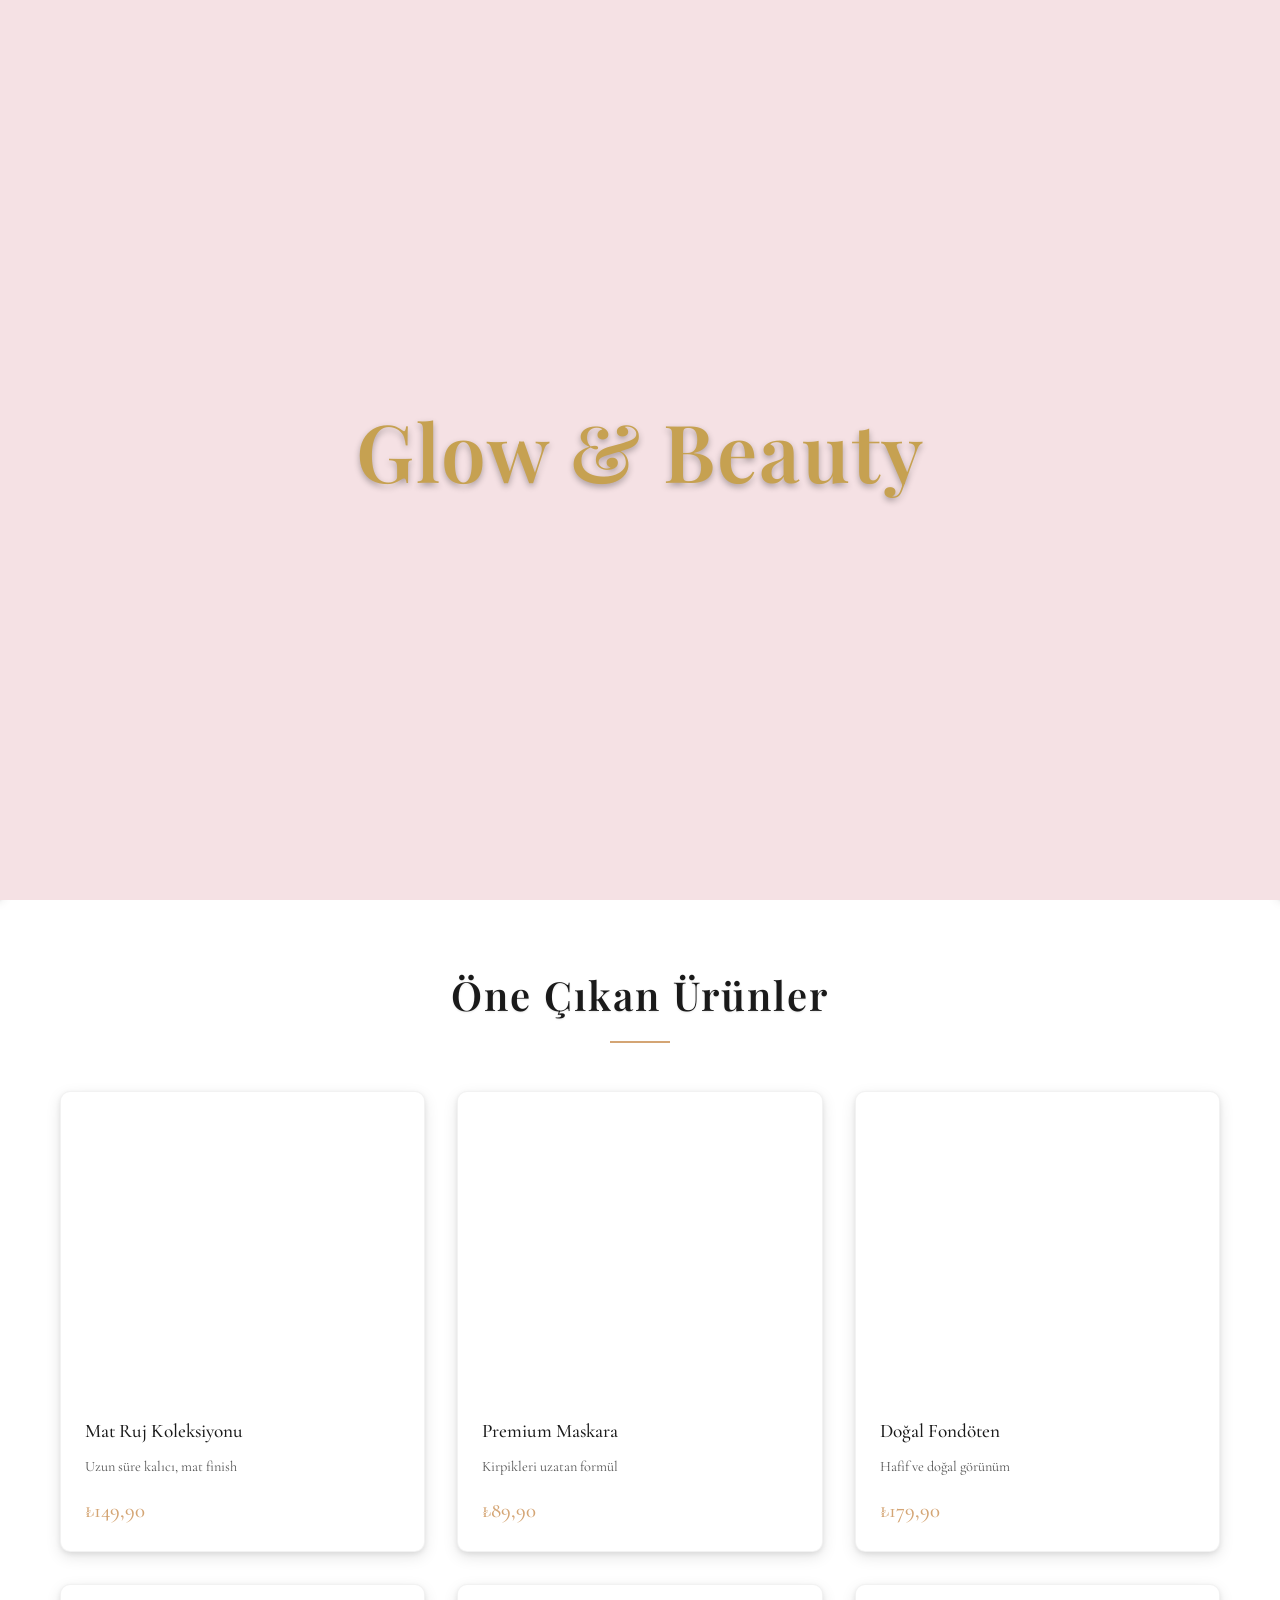
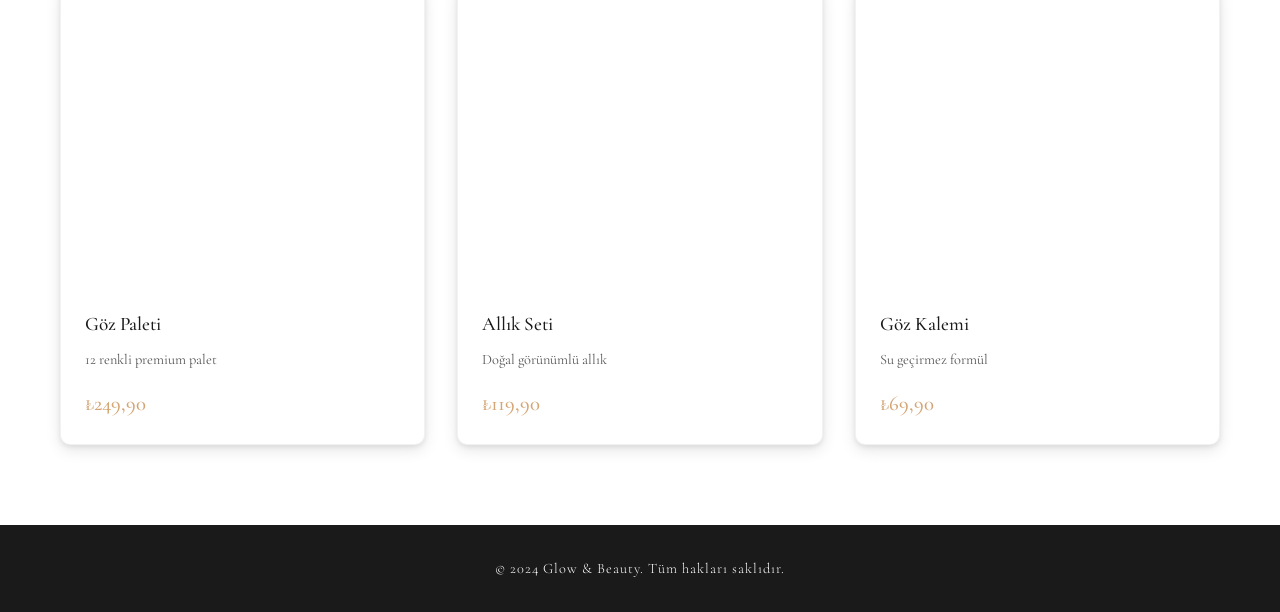
==== index.html @ cb0e89e7 "Add files via upload" ====
<!DOCTYPE html>
<html lang="tr">
<head>
    <meta charset="UTF-8">
    <meta name="viewport" content="width=device-width, initial-scale=1.0">
    <title>Glow & Beauty - Makyaj Malzemeleri</title>
    <link rel="preconnect" href="https://fonts.googleapis.com">
    <link rel="preconnect" href="https://fonts.gstatic.com" crossorigin>
    <link href="https://fonts.googleapis.com/css2?family=Playfair+Display:wght@400;500;600;700&family=Cormorant+Garamond:wght@400;500;600&display=swap" rel="stylesheet">
    <link rel="stylesheet" href="style.css">
</head>
<body>
    <!-- Splash Screen -->
    <div class="splash-screen" id="splashScreen">
        <div class="splash-logo">Glow & Beauty</div>
        <!-- Glitter Effect on Splash -->
        <div class="glitter-container" id="splashGlitterContainer"></div>
    </div>

    <!-- Glitter Effect on Main Page -->
    <div class="glitter-container" id="glitterContainer"></div>

    <!-- Hamburger Menu -->
    <button class="hamburger-menu" id="hamburgerMenu">
        <span></span>
        <span></span>
        <span></span>
    </button>

    <!-- Sidebar Menu -->
    <div class="sidebar-menu" id="sidebarMenu">
        <div class="sidebar-header">
            <h2>Glow & Beauty</h2>
            <button class="close-menu" id="closeMenu">&times;</button>
        </div>
        <nav class="sidebar-nav">
            <a href="index.html" data-tr="Anasayfa" data-en="Home">Anasayfa</a>
            <a href="kategoriler.html" data-tr="Kategoriler" data-en="Categories">Kategoriler</a>
            <a href="hakkimizda.html" data-tr="Hakkımızda" data-en="About">Hakkımızda</a>
            <a href="iletisim.html" data-tr="İletişim" data-en="Contact">İletişim</a>
        </nav>
    </div>

    <!-- Header -->
    <header class="header">
        <nav class="navbar">
            <div class="container">
                <div class="logo">
                    <a href="index.html">
                        <h1>Glow & Beauty</h1>
                    </a>
                </div>
                <div class="nav-right">
                    <div class="language-selector">
                        <button class="lang-icon-btn" id="langIcon">🌐</button>
                        <div class="lang-dropdown" id="langDropdown">
                            <button class="lang-option active" data-lang="tr">TR</button>
                            <button class="lang-option" data-lang="en">EN</button>
                        </div>
                    </div>
                    <div class="cart-icon-wrapper">
                        <button class="cart-icon" id="cartIcon">
                            <span class="cart-count" id="cartCount">0</span>
                        </button>
                    </div>
                    <div class="profile-wrapper">
                        <button class="membership-icon" id="profileIcon">👩</button>
                        <div class="profile-dropdown" id="profileDropdown">
                            <div id="profileMenuNotLoggedIn" style="display: none;">
                                <a href="uyelik.html" class="profile-menu-item">Giriş Yap</a>
                            </div>
                            <div id="profileMenuLoggedIn" style="display: none;">
                                <a href="#" class="profile-menu-item" onclick="showProfileModal('settings')">Profil Ayarları</a>
                                <a href="#" class="profile-menu-item" onclick="showProfileModal('contact')">İletişim</a>
                                <a href="#" class="profile-menu-item" onclick="showProfileModal('preferences')">Tercihler</a>
                                <a href="#" class="profile-menu-item" onclick="showProfileModal('shipping')">Kargodaki Ürünler</a>
                                <a href="#" class="profile-menu-item" onclick="showProfileModal('returns')">İade Ürünler</a>
                                <a href="#" class="profile-menu-item" onclick="logout()">Çıkış Yap</a>
                            </div>
                        </div>
                    </div>
                </div>
            </div>
        </nav>
    </header>

    <!-- Cart Sidebar -->
    <div class="cart-sidebar" id="cartSidebar">
        <div class="cart-header">
            <h3 data-tr="Sepetim" data-en="My Cart">Sepetim</h3>
            <button class="close-cart" id="closeCart">&times;</button>
        </div>
        <div class="cart-items" id="cartItems">
            <div class="empty-cart" data-tr="Sepetiniz boş" data-en="Your cart is empty">Sepetiniz boş</div>
        </div>
        <div class="cart-footer">
            <div class="cart-total">
                <span data-tr="Toplam" data-en="Total">Toplam:</span>
                <span class="total-price" id="cartTotal">₺0,00</span>
            </div>
            <button class="checkout-btn" data-tr="Ödeme Yap" data-en="Checkout">Ödeme Yap</button>
        </div>
    </div>

    <!-- Hero Section -->
    <section class="hero">
        <div class="hero-content">
            <h2 class="hero-title" data-tr="Doğal Güzelliğinizi Keşfedin" data-en="Discover Your Natural Beauty">Doğal Güzelliğinizi Keşfedin</h2>
            <p class="hero-subtitle" data-tr="Glow & Beauty ile kendinizi özel hissedin" data-en="Feel special with Glow & Beauty">Glow & Beauty ile kendinizi özel hissedin</p>
            <a href="kategoriler.html" class="btn-primary" data-tr="Ürünleri Keşfet" data-en="Explore Products">Ürünleri Keşfet</a>
        </div>
    </section>

    <!-- Featured Products Section -->
    <section class="featured-products">
        <div class="container">
            <h2 class="section-title" data-tr="Öne Çıkan Ürünler" data-en="Featured Products">Öne Çıkan Ürünler</h2>
            <div class="product-grid">
                <div class="product-card">
                    <div class="product-image" style="background-image: url('https://picsum.photos/400/400?random=101'); background-size: cover; background-position: center;"></div>
                    <div class="product-info">
                        <h3 data-tr="Mat Ruj Koleksiyonu" data-en="Matte Lipstick Collection">Mat Ruj Koleksiyonu</h3>
                        <p class="product-desc" data-tr="Uzun süre kalıcı, mat finish" data-en="Long-lasting, matte finish">Uzun süre kalıcı, mat finish</p>
                        <span class="product-price">₺149,90</span>
                    </div>
                </div>
                <div class="product-card">
                    <div class="product-image" style="background-image: url('https://picsum.photos/400/400?random=102'); background-size: cover; background-position: center;"></div>
                    <div class="product-info">
                        <h3 data-tr="Premium Maskara" data-en="Premium Mascara">Premium Maskara</h3>
                        <p class="product-desc" data-tr="Kirpikleri uzatan formül" data-en="Lash-lengthening formula">Kirpikleri uzatan formül</p>
                        <span class="product-price">₺89,90</span>
                    </div>
                </div>
                <div class="product-card">
                    <div class="product-image" style="background-image: url('https://picsum.photos/400/400?random=103'); background-size: cover; background-position: center;"></div>
                    <div class="product-info">
                        <h3 data-tr="Doğal Fondöten" data-en="Natural Foundation">Doğal Fondöten</h3>
                        <p class="product-desc" data-tr="Hafif ve doğal görünüm" data-en="Light and natural look">Hafif ve doğal görünüm</p>
                        <span class="product-price">₺179,90</span>
                    </div>
                </div>
                <div class="product-card">
                    <div class="product-image" style="background-image: url('https://picsum.photos/400/400?random=104'); background-size: cover; background-position: center;"></div>
                    <div class="product-info">
                        <h3 data-tr="Göz Paleti" data-en="Eye Palette">Göz Paleti</h3>
                        <p class="product-desc" data-tr="12 renkli premium palet" data-en="12-color premium palette">12 renkli premium palet</p>
                        <span class="product-price">₺249,90</span>
                    </div>
                </div>
                <div class="product-card">
                    <div class="product-image" style="background-image: url('https://picsum.photos/400/400?random=105'); background-size: cover; background-position: center;"></div>
                    <div class="product-info">
                        <h3 data-tr="Allık Seti" data-en="Blush Set">Allık Seti</h3>
                        <p class="product-desc" data-tr="Doğal görünümlü allık" data-en="Natural-looking blush">Doğal görünümlü allık</p>
                        <span class="product-price">₺119,90</span>
                    </div>
                </div>
                <div class="product-card">
                    <div class="product-image" style="background-image: url('https://picsum.photos/400/400?random=106'); background-size: cover; background-position: center;"></div>
                    <div class="product-info">
                        <h3 data-tr="Göz Kalemi" data-en="Eyeliner">Göz Kalemi</h3>
                        <p class="product-desc" data-tr="Su geçirmez formül" data-en="Waterproof formula">Su geçirmez formül</p>
                        <span class="product-price">₺69,90</span>
                    </div>
                </div>
            </div>
        </div>
    </section>

    <!-- Footer -->
    <footer class="footer">
        <div class="container">
            <p data-tr="&copy; 2024 Glow & Beauty. Tüm hakları saklıdır." data-en="&copy; 2024 Glow & Beauty. All rights reserved.">&copy; 2024 Glow & Beauty. Tüm hakları saklıdır.</p>
        </div>
    </footer>

    <!-- Profile Modal -->
    <div class="profile-modal" id="profileModal">
        <div class="profile-modal-content">
            <div class="profile-modal-header">
                <h2 id="profileModalTitle">Profil</h2>
                <button class="profile-modal-close" onclick="closeProfileModal()">&times;</button>
            </div>
            <div class="profile-modal-body" id="profileModalBody">
                <!-- Content will be loaded here -->
            </div>
        </div>
    </div>

    <script src="script.js"></script>
    <script src="cart.js"></script>
    <script src="profile.js"></script>
</body>
</html>
---- style.css ----
* {
    margin: 0;
    padding: 0;
    box-sizing: border-box;
}

:root {
    --primary-color: #d4a574;
    --secondary-color: #f5e1e4;
    --accent-color: #c9a882;
    --text-dark: #1a1a1a;
    --text-light: #555;
    --white: #ffffff;
    --rose: #f5e1e4;
    --gold: #d4a574;
    --bg-color: #f5e1e4;
    --black: #000000;
    --dark-gray: #1a1a1a;
    --medium-gray: #333333;
}

body {
    font-family: 'Cormorant Garamond', serif;
    line-height: 1.6;
    color: var(--text-dark);
    overflow-x: hidden;
    background-color: var(--bg-color);
    position: relative;
}

/* Glitter Effect */
.glitter-container {
    position: fixed;
    top: 0;
    left: 0;
    width: 100%;
    height: 100%;
    pointer-events: none;
    z-index: 1;
    overflow: hidden;
}

.glitter {
    position: absolute;
    width: 3px;
    height: 3px;
    background: rgba(255, 255, 255, 0.6);
    border-radius: 50%;
    box-shadow: 
        0 0 4px rgba(255, 255, 255, 0.5),
        0 0 8px rgba(255, 255, 255, 0.3),
        0 0 12px rgba(255, 255, 255, 0.2);
    animation: glitter-float 8s infinite ease-in-out;
    opacity: 0;
}

.glitter:nth-child(1) { left: 10%; animation-delay: 0s; animation-duration: 6s; }
.glitter:nth-child(2) { left: 20%; animation-delay: 1s; animation-duration: 7s; }
.glitter:nth-child(3) { left: 30%; animation-delay: 2s; animation-duration: 8s; }
.glitter:nth-child(4) { left: 40%; animation-delay: 0.5s; animation-duration: 6.5s; }
.glitter:nth-child(5) { left: 50%; animation-delay: 1.5s; animation-duration: 7.5s; }
.glitter:nth-child(6) { left: 60%; animation-delay: 2.5s; animation-duration: 8.5s; }
.glitter:nth-child(7) { left: 70%; animation-delay: 0.8s; animation-duration: 6.8s; }
.glitter:nth-child(8) { left: 80%; animation-delay: 1.8s; animation-duration: 7.8s; }
.glitter:nth-child(9) { left: 90%; animation-delay: 2.8s; animation-duration: 8.8s; }
.glitter:nth-child(10) { left: 15%; animation-delay: 0.3s; animation-duration: 6.3s; }
.glitter:nth-child(11) { left: 25%; animation-delay: 1.3s; animation-duration: 7.3s; }
.glitter:nth-child(12) { left: 35%; animation-delay: 2.3s; animation-duration: 8.3s; }
.glitter:nth-child(13) { left: 45%; animation-delay: 0.7s; animation-duration: 6.7s; }
.glitter:nth-child(14) { left: 55%; animation-delay: 1.7s; animation-duration: 7.7s; }
.glitter:nth-child(15) { left: 65%; animation-delay: 2.7s; animation-duration: 8.7s; }
.glitter:nth-child(16) { left: 75%; animation-delay: 0.9s; animation-duration: 6.9s; }
.glitter:nth-child(17) { left: 85%; animation-delay: 1.9s; animation-duration: 7.9s; }
.glitter:nth-child(18) { left: 95%; animation-delay: 2.9s; animation-duration: 8.9s; }

@keyframes glitter-float {
    0% {
        transform: translateY(100vh) translateX(0) scale(0);
        opacity: 0;
    }
    10% {
        opacity: 0.4;
    }
    50% {
        opacity: 0.6;
    }
    90% {
        opacity: 0.4;
    }
    100% {
        transform: translateY(-100px) translateX(20px) scale(1);
        opacity: 0;
    }
}

body > * {
    position: relative;
    z-index: 1;
}

/* Splash Screen */
.splash-screen {
    position: fixed;
    top: 0;
    left: 0;
    width: 100%;
    height: 100%;
    background: linear-gradient(135deg, var(--bg-color) 0%, var(--rose) 100%);
    display: flex;
    justify-content: center;
    align-items: center;
    z-index: 10000;
    opacity: 1;
    transition: opacity 0.5s ease-out;
}

.splash-screen .splash-logo {
    position: relative;
    z-index: 2;
}

.splash-screen.fade-out {
    opacity: 0;
    pointer-events: none;
}

.splash-logo {
    font-family: 'Playfair Display', serif;
    font-size: 5rem;
    font-weight: 600;
    color: #c6a151;
    letter-spacing: 2px;
    animation: splash-fade-in 1s ease-in;
    text-align: center;
    line-height: 1.2;
    text-shadow: 0 3px 6px rgba(0, 0, 0, 0.3);
}

@keyframes splash-fade-in {
    0% {
        opacity: 0;
        transform: translateY(-20px);
    }
    100% {
        opacity: 1;
        transform: translateY(0);
    }
}

.container {
    max-width: 1200px;
    margin: 0 auto;
    padding: 0 20px;
}

/* Header */
.header {
    background: var(--black);
    box-shadow: 0 2px 10px rgba(0, 0, 0, 0.15), 0 1px 3px rgba(0, 0, 0, 0.1);
    border-bottom: 1px solid rgba(255, 255, 255, 0.1);
    position: sticky;
    top: 0;
    z-index: 1000;
}

.navbar {
    padding: 1rem 0;
}

.navbar .container {
    display: flex;
    justify-content: space-between;
    align-items: center;
    position: relative;
}

.logo {
    position: absolute;
    left: 50%;
    transform: translateX(-50%);
    z-index: 10;
}

.logo a {
    text-decoration: none;
}

.nav-right {
    display: flex;
    align-items: center;
    gap: 2rem;
    margin-left: auto;
}

.language-selector {
    position: relative;
}

.lang-icon-btn {
    background: none;
    border: none;
    font-size: 1.5rem;
    cursor: pointer;
    padding: 0.5rem;
    transition: transform 0.3s ease;
    display: flex;
    align-items: center;
    justify-content: center;
    width: 40px;
    height: 40px;
}

.lang-icon-btn:hover {
    transform: scale(1.1);
}

.lang-dropdown {
    position: absolute;
    top: 100%;
    right: 0;
    margin-top: 0.5rem;
    background: var(--black);
    border-radius: 8px;
    box-shadow: 0 4px 15px rgba(0, 0, 0, 0.1);
    display: none;
    flex-direction: column;
    min-width: 80px;
    overflow: hidden;
    z-index: 1001;
}

.lang-dropdown.active {
    display: flex;
}

.lang-option {
    padding: 0.5rem 1rem;
    background: none;
    border: none;
    cursor: pointer;
    text-align: left;
    transition: background 0.3s ease;
    color: var(--white);
    font-size: 0.9rem;
}

.lang-option:hover {
    background: rgba(255, 255, 255, 0.1);
}

.lang-option.active {
    background: var(--gold);
    color: var(--white);
}

.membership-icon {
    background: none;
    border: none;
    font-size: 1.5rem;
    cursor: pointer;
    padding: 0.5rem;
    transition: transform 0.3s ease;
    display: flex;
    align-items: center;
    justify-content: center;
    width: 40px;
    height: 40px;
    text-decoration: none;
}

.membership-icon:hover {
    transform: scale(1.1);
}

.logo h1 {
    font-family: 'Playfair Display', serif;
    font-size: 2rem;
    font-weight: 600;
    letter-spacing: 1px;
    color: #c6a151;
    text-shadow: 0 2px 4px rgba(0, 0, 0, 0.2);
    line-height: 1.2;
}

.nav-menu {
    display: flex;
    list-style: none;
    gap: 2rem;
}

.nav-menu a {
    text-decoration: none;
    color: var(--white);
    font-weight: 500;
    font-size: 0.95rem;
    transition: color 0.3s ease;
    position: relative;
    font-family: 'Cormorant Garamond', serif;
}

.nav-menu a::after {
    content: '';
    position: absolute;
    bottom: -5px;
    left: 0;
    width: 0;
    height: 1px;
    background: var(--gold);
    transition: width 0.3s ease;
}

.nav-menu a:hover {
    color: var(--gold);
}

.nav-menu a:hover::after {
    width: 100%;
}

/* Hero Section */
.hero {
    height: 90vh;
    background: 
        linear-gradient(180deg, #f5e1e4 0%, #f0d4d8 25%, #e8c8cc 50%, #e0bcc0 75%, #d8b0b4 100%);
    display: flex;
    align-items: center;
    justify-content: center;
    text-align: center;
    position: relative;
    overflow: hidden;
}

.hero::after {
    content: '';
    position: absolute;
    bottom: 0;
    left: 0;
    width: 100%;
    height: 100%;
    background-image: 
        url('data:image/svg+xml,<svg xmlns="http://www.w3.org/2000/svg" viewBox="0 0 1200 800"><defs><linearGradient id="mountain1" x1="0%" y1="0%" x2="0%" y2="100%"><stop offset="0%" style="stop-color:%23d4a574;stop-opacity:0.3" /><stop offset="100%" style="stop-color:%23c6a151;stop-opacity:0.2" /></linearGradient><linearGradient id="mountain2" x1="0%" y1="0%" x2="0%" y2="100%"><stop offset="0%" style="stop-color:%23c6a151;stop-opacity:0.25" /><stop offset="100%" style="stop-color:%23b89447;stop-opacity:0.15" /></linearGradient></defs><path d="M0,800 L0,600 Q150,550 300,580 T600,560 T900,550 T1200,540 L1200,800 Z" fill="url(%23mountain1)"/><path d="M0,800 L0,620 Q200,570 400,600 T800,580 T1200,570 L1200,800 Z" fill="url(%23mountain2)"/><path d="M0,800 L0,640 Q250,590 500,620 T1000,600 T1200,590 L1200,800 Z" fill="rgba(198,161,81,0.1)"/></svg>');
    background-size: cover;
    background-position: bottom center;
    background-repeat: no-repeat;
    pointer-events: none;
    z-index: 0;
    opacity: 0.6;
}

@keyframes sparkle {
    0%, 100% {
        opacity: 0.6;
        transform: scale(1);
    }
    50% {
        opacity: 0.9;
        transform: scale(1.05);
    }
}

/* Geometric decorative element - sphere/cage structure */
.hero::before {
    content: '';
    position: absolute;
    bottom: 15%;
    left: 50%;
    transform: translateX(-50%);
    width: 200px;
    height: 200px;
    background-image: 
        url('data:image/svg+xml,<svg xmlns="http://www.w3.org/2000/svg" viewBox="0 0 200 200"><circle cx="100" cy="100" r="80" fill="none" stroke="%23c6a151" stroke-width="1.5" opacity="0.3"/><circle cx="100" cy="100" r="60" fill="none" stroke="%23c6a151" stroke-width="1.5" opacity="0.25"/><circle cx="100" cy="100" r="40" fill="none" stroke="%23c6a151" stroke-width="1.5" opacity="0.2"/><line x1="100" y1="20" x2="100" y2="180" stroke="%23c6a151" stroke-width="1" opacity="0.25"/><line x1="20" y1="100" x2="180" y2="100" stroke="%23c6a151" stroke-width="1" opacity="0.25"/><line x1="35" y1="35" x2="165" y2="165" stroke="%23c6a151" stroke-width="1" opacity="0.25"/><line x1="165" y1="35" x2="35" y2="165" stroke="%23c6a151" stroke-width="1" opacity="0.25"/><ellipse cx="100" cy="100" rx="30" ry="50" fill="rgba(198,161,81,0.15)"/><ellipse cx="100" cy="100" rx="50" ry="30" fill="rgba(198,161,81,0.12)"/></svg>');
    background-size: contain;
    background-position: center;
    background-repeat: no-repeat;
    pointer-events: none;
    z-index: 1;
    animation: float 20s infinite ease-in-out;
    opacity: 0.7;
}

@keyframes float {
    0%, 100% { transform: translate(0, 0) rotate(0deg); }
    50% { transform: translate(-30px, -30px) rotate(180deg); }
}

.hero-content {
    position: relative;
    z-index: 2;
    max-width: 600px;
    padding: 0 20px;
}

.hero-title {
    font-family: 'Playfair Display', serif;
    font-size: 3.5rem;
    font-weight: 600;
    margin-bottom: 1rem;
    color: var(--text-dark);
    letter-spacing: 1px;
}

.hero-subtitle {
    font-size: 1.2rem;
    color: var(--text-light);
    margin-bottom: 2rem;
    font-weight: 300;
}

.btn-primary {
    display: inline-block;
    padding: 12px 40px;
    background: #c6a151;
    color: var(--white);
    text-decoration: none;
    border-radius: 30px;
    font-weight: 500;
    font-family: 'Cormorant Garamond', serif;
    font-size: 1.1rem;
    transition: all 0.3s ease;
    letter-spacing: 1px;
    box-shadow: 0 3px 10px rgba(198, 161, 81, 0.3);
}

.btn-primary:hover {
    background: #b89447;
    transform: translateY(-2px);
    box-shadow: 0 5px 15px rgba(198, 161, 81, 0.4);
}

/* Section Title */
.section-title {
    font-family: 'Playfair Display', serif;
    font-size: 2.5rem;
    font-weight: 600;
    text-align: center;
    margin-bottom: 3rem;
    color: var(--text-dark);
    letter-spacing: 2px;
    position: relative;
    padding-bottom: 1rem;
    text-shadow: 0 1px 2px rgba(0, 0, 0, 0.1);
}

.section-title::after {
    content: '';
    position: absolute;
    bottom: 0;
    left: 50%;
    transform: translateX(-50%);
    width: 60px;
    height: 2px;
    background: var(--gold);
}

/* Categories Section */
.categories {
    padding: 80px 0;
    background: var(--white);
}

.category-section {
    margin-bottom: 60px;
}

.category-section-title {
    font-family: 'Playfair Display', serif;
    font-size: 2rem;
    font-weight: 600;
    margin-bottom: 2rem;
    color: var(--text-dark);
    text-align: center;
    letter-spacing: 2px;
    padding-bottom: 1rem;
    border-bottom: 2px solid var(--gold);
    display: inline-block;
    width: 100%;
}

.category-product-grid {
    display: grid;
    grid-template-columns: repeat(auto-fill, minmax(200px, 1fr));
    gap: 1.5rem;
    margin-top: 2rem;
}

.category-product-card {
    background: var(--white);
    border-radius: 8px;
    overflow: hidden;
    transition: all 0.3s ease;
    box-shadow: 0 3px 10px rgba(0, 0, 0, 0.1), 0 1px 3px rgba(0, 0, 0, 0.08);
    border: 1px solid rgba(0, 0, 0, 0.05);
    cursor: pointer;
}

.category-product-card:hover {
    transform: translateY(-5px);
    box-shadow: 0 8px 25px rgba(0, 0, 0, 0.2), 0 3px 8px rgba(0, 0, 0, 0.15);
    border-color: rgba(0, 0, 0, 0.1);
}

.category-product-image {
    height: 200px;
    width: 100%;
    background-size: cover;
    background-position: center;
    position: relative;
}

.category-product-card h4 {
    font-size: 0.95rem;
    font-weight: 400;
    padding: 1rem;
    color: var(--text-dark);
    text-align: center;
    margin: 0;
}

.category-product-card .price {
    display: block;
    text-align: center;
    padding: 0 1rem 1rem;
    color: var(--gold);
    font-weight: 500;
    font-size: 1.1rem;
}

/* Featured Products Section */
.featured-products {
    padding: 80px 0;
    background: var(--white);
}

.product-grid {
    display: grid;
    grid-template-columns: repeat(auto-fit, minmax(280px, 1fr));
    gap: 2rem;
    margin-top: 3rem;
}

.product-card {
    background: var(--white);
    border-radius: 10px;
    overflow: hidden;
    transition: all 0.3s ease;
    box-shadow: 0 5px 15px rgba(0, 0, 0, 0.1), 0 2px 5px rgba(0, 0, 0, 0.08);
    border: 1px solid rgba(0, 0, 0, 0.05);
}

.product-card:hover {
    transform: translateY(-5px);
    box-shadow: 0 10px 30px rgba(0, 0, 0, 0.2), 0 5px 10px rgba(0, 0, 0, 0.15);
    border-color: rgba(0, 0, 0, 0.1);
}

.product-image {
    height: 300px;
    background: linear-gradient(135deg, var(--secondary-color) 0%, var(--rose) 100%);
    position: relative;
    overflow: hidden;
    background-size: contain;
    background-position: center center;
    background-repeat: no-repeat;
    display: flex;
    align-items: center;
    justify-content: center;
}

.product-info {
    padding: 1.5rem;
}

.product-info h3 {
    font-size: 1.2rem;
    font-weight: 500;
    margin-bottom: 0.5rem;
    color: var(--text-dark);
}

.product-desc {
    color: var(--text-light);
    font-size: 0.9rem;
    margin-bottom: 1rem;
}

.product-price {
    font-size: 1.3rem;
    font-weight: 500;
    color: var(--gold);
    display: block;
}

/* About Section */
.about {
    padding: 80px 0;
    background: var(--bg-color);
}

.about-content {
    max-width: 1200px;
    margin: 0 auto;
}

.about-main {
    display: grid;
    grid-template-columns: 1fr 1fr;
    gap: 3rem;
    align-items: start;
}

.about-text-section {
    text-align: left;
}

.about-text {
    font-size: 1.1rem;
    color: var(--text-light);
    line-height: 1.8;
    margin-bottom: 1.5rem;
}

.about-text:last-of-type {
    margin-bottom: 0;
}

.features {
    display: grid;
    grid-template-columns: repeat(2, 1fr);
    gap: 1.5rem;
}

.feature {
    padding: 1.5rem;
    background: var(--white);
    border-radius: 8px;
    box-shadow: 0 3px 10px rgba(0, 0, 0, 0.1), 0 1px 3px rgba(0, 0, 0, 0.08);
    border: 1px solid rgba(0, 0, 0, 0.05);
    transition: all 0.3s ease;
}

.feature:hover {
    transform: translateY(-3px);
    box-shadow: 0 5px 15px rgba(0, 0, 0, 0.15), 0 2px 5px rgba(0, 0, 0, 0.1);
    border-color: rgba(0, 0, 0, 0.1);
}

.feature h4 {
    font-size: 1.1rem;
    font-weight: 400;
    color: var(--text-dark);
    margin-bottom: 0.5rem;
}

.feature p {
    color: var(--text-light);
    font-size: 0.9rem;
    line-height: 1.6;
}

/* Contact Section */
.contact {
    padding: 80px 0;
    background: var(--white);
}

.contact-content {
    max-width: 1200px;
    margin: 0 auto;
}

.contact-grid {
    display: grid;
    grid-template-columns: 1fr 1fr;
    gap: 3rem;
    margin-top: 3rem;
}

.contact-info {
    display: grid;
    gap: 2rem;
}

.contact-item {
    padding: 1.5rem;
    background: var(--bg-color);
    border-radius: 8px;
    border: 1px solid rgba(0, 0, 0, 0.05);
    transition: all 0.3s ease;
}

.contact-item:hover {
    transform: translateX(5px);
    box-shadow: 0 5px 15px rgba(0, 0, 0, 0.15), 0 2px 5px rgba(0, 0, 0, 0.1);
    border-color: rgba(0, 0, 0, 0.1);
}

.contact-item h4 {
    font-size: 1.2rem;
    font-weight: 400;
    color: var(--text-dark);
    margin-bottom: 0.8rem;
    letter-spacing: 1px;
}

.contact-item p {
    color: var(--text-light);
    font-size: 1rem;
    line-height: 1.8;
}

.contact-form-section {
    padding: 2rem;
    background: var(--bg-color);
    border-radius: 8px;
}

.contact-form-section h3 {
    font-size: 1.5rem;
    font-weight: 400;
    color: var(--text-dark);
    margin-bottom: 1rem;
    letter-spacing: 1px;
}

.contact-form-section > p {
    color: var(--text-light);
    font-size: 1rem;
    margin-bottom: 2rem;
    line-height: 1.6;
}

.contact-methods {
    display: grid;
    gap: 1.5rem;
}

.contact-method {
    padding: 1.5rem;
    background: var(--white);
    border-radius: 8px;
    border: 1px solid rgba(0, 0, 0, 0.05);
    transition: all 0.3s ease;
}

.contact-method:hover {
    transform: translateY(-3px);
    box-shadow: 0 5px 15px rgba(0, 0, 0, 0.15), 0 2px 5px rgba(0, 0, 0, 0.1);
    border-color: rgba(0, 0, 0, 0.1);
}

.contact-method h4 {
    font-size: 1.1rem;
    font-weight: 400;
    color: var(--text-dark);
    margin-bottom: 0.5rem;
}

.contact-method p {
    color: var(--text-light);
    font-size: 0.95rem;
    line-height: 1.6;
}

/* Footer */
.footer {
    background: var(--text-dark);
    color: var(--white);
    text-align: center;
    padding: 2rem 0;
}

.footer p {
    font-size: 0.9rem;
    font-weight: 300;
    letter-spacing: 1px;
}

/* Hamburger Menu */
.hamburger-menu {
    position: fixed;
    top: 20px;
    left: 20px;
    z-index: 1001;
    background: var(--black);
    border: none;
    width: 50px;
    height: 50px;
    border-radius: 8px;
    display: flex;
    flex-direction: column;
    justify-content: center;
    align-items: center;
    gap: 5px;
    cursor: pointer;
    box-shadow: 0 2px 10px rgba(0, 0, 0, 0.1);
    transition: all 0.3s ease;
}

.hamburger-menu:hover {
    transform: scale(1.05);
    box-shadow: 0 4px 15px rgba(0, 0, 0, 0.15);
}

.hamburger-menu span {
    width: 25px;
    height: 3px;
    background: var(--white);
    border-radius: 2px;
    transition: all 0.3s ease;
}

.hamburger-menu.active span:nth-child(1) {
    transform: rotate(45deg) translate(8px, 8px);
}

.hamburger-menu.active span:nth-child(2) {
    opacity: 0;
}

.hamburger-menu.active span:nth-child(3) {
    transform: rotate(-45deg) translate(7px, -7px);
}

/* Sidebar Menu */
.sidebar-menu {
    position: fixed;
    top: 0;
    left: -300px;
    width: 300px;
    height: 100vh;
    background: var(--black);
    box-shadow: 2px 0 10px rgba(0, 0, 0, 0.15), 1px 0 3px rgba(0, 0, 0, 0.1);
    border-right: 1px solid rgba(255, 255, 255, 0.1);
    z-index: 1000;
    transition: left 0.3s ease;
    overflow-y: auto;
}

.sidebar-menu.active {
    left: 0;
}

.sidebar-header {
    padding: 2rem;
    border-bottom: 1px solid rgba(255, 255, 255, 0.1);
    display: flex;
    justify-content: space-between;
    align-items: center;
}

.sidebar-header h2 {
    font-family: 'Playfair Display', serif;
    font-size: 1.8rem;
    font-weight: 600;
    color: #c6a151;
}

.close-menu {
    background: none;
    border: none;
    font-size: 2rem;
    color: var(--white);
    cursor: pointer;
    line-height: 1;
}

.sidebar-nav {
    padding: 1rem 0;
}

.sidebar-nav a {
    display: block;
    padding: 1rem 2rem;
    color: var(--white);
    text-decoration: none;
    transition: all 0.3s ease;
    border-left: 3px solid transparent;
}

.sidebar-nav a:hover {
    background: var(--bg-color);
    border-left-color: var(--gold);
    color: var(--gold);
}

/* Cart Icon */
.cart-icon-wrapper {
    display: flex;
    align-items: center;
    gap: 1rem;
}

.cart-icon {
    position: relative;
    background: none;
    border: none;
    font-size: 1.8rem;
    cursor: pointer;
    padding: 0.5rem;
    transition: transform 0.3s ease;
    color: var(--text-dark);
    width: 40px;
    height: 40px;
    display: flex;
    align-items: center;
    justify-content: center;
}

.cart-icon::before {
    content: '🛒';
    font-size: 1.8rem;
}

.cart-icon:hover {
    transform: scale(1.1);
}

.cart-count {
    position: absolute;
    top: 0;
    right: 0;
    background: var(--gold);
    color: var(--white);
    border-radius: 50%;
    min-width: 20px;
    height: 20px;
    display: flex;
    align-items: center;
    justify-content: center;
    font-size: 0.7rem;
    font-weight: 600;
    padding: 0 4px;
}

/* Cart Sidebar */
.cart-sidebar {
    position: fixed;
    top: 0;
    right: -400px;
    width: 400px;
    height: 100vh;
    background: var(--white);
    box-shadow: -2px 0 10px rgba(0, 0, 0, 0.15), -1px 0 3px rgba(0, 0, 0, 0.1);
    border-left: 1px solid rgba(0, 0, 0, 0.1);
    z-index: 1000;
    transition: right 0.3s ease;
    display: flex;
    flex-direction: column;
}

.cart-sidebar.active {
    right: 0;
}

.cart-header {
    padding: 2rem;
    border-bottom: 1px solid rgba(0, 0, 0, 0.1);
    display: flex;
    justify-content: space-between;
    align-items: center;
}

.cart-header h3 {
    font-size: 1.5rem;
    font-weight: 400;
    color: var(--text-dark);
}

.close-cart {
    background: none;
    border: none;
    font-size: 2rem;
    color: var(--text-dark);
    cursor: pointer;
    line-height: 1;
    transition: color 0.3s ease;
}

.close-cart:hover {
    color: var(--text-light);
}

.cart-items {
    flex: 1;
    overflow-y: auto;
    padding: 1rem;
    display: flex;
    flex-direction: column;
    gap: 0.5rem;
    min-height: 0;
}

.empty-cart {
    text-align: center;
    color: var(--text-light);
    padding: 2rem;
    font-size: 1rem;
}

.cart-item {
    display: flex;
    gap: 1rem;
    padding: 1rem;
    border: 1px solid rgba(0, 0, 0, 0.1);
    border-radius: 8px;
    background: var(--white);
    align-items: center;
}

.cart-item-image {
    width: 80px;
    height: 80px;
    min-width: 80px;
    background-size: cover;
    background-position: center;
    border-radius: 8px;
    border: 1px solid rgba(0, 0, 0, 0.1);
}

.cart-item-info {
    flex: 1;
    min-width: 0;
}

.cart-item-info h4 {
    font-size: 0.95rem;
    margin-bottom: 0.5rem;
    color: var(--text-dark);
    font-weight: 500;
    word-wrap: break-word;
}

.cart-item-info p {
    color: var(--gold);
    font-weight: 600;
    font-size: 0.9rem;
}

.cart-item-remove {
    background: none;
    border: none;
    color: var(--text-light);
    cursor: pointer;
    font-size: 1.5rem;
    line-height: 1;
    padding: 0.25rem;
    transition: color 0.3s ease;
    flex-shrink: 0;
}

.cart-item-remove:hover {
    color: var(--text-dark);
}

.cart-footer {
    padding: 1.5rem;
    border-top: 1px solid rgba(0, 0, 0, 0.1);
    background: var(--white);
}

.cart-total {
    display: flex;
    justify-content: space-between;
    margin-bottom: 1rem;
    font-size: 1.2rem;
    font-weight: 600;
    color: var(--text-dark);
}

.total-price {
    color: var(--gold);
}

.checkout-btn {
    width: 100%;
    padding: 1rem;
    background: var(--gold);
    color: var(--white);
    border: none;
    border-radius: 8px;
    font-size: 1rem;
    font-weight: 600;
    cursor: pointer;
    transition: background 0.3s ease;
}

.checkout-btn:hover {
    background: var(--accent-color);
}

/* Categories Page Styles */
.categories-page {
    padding: 40px 0 80px;
    background: var(--white);
    min-height: calc(100vh - 200px);
}

.container-full {
    max-width: 1400px;
    margin: 0 auto;
    padding: 0 20px;
}

/* Filter Bar Top */
.filter-bar-top {
    background: var(--white);
    padding: 1.5rem;
    border-radius: 8px;
    box-shadow: 0 2px 10px rgba(0, 0, 0, 0.1), 0 1px 3px rgba(0, 0, 0, 0.08);
    border: 1px solid rgba(0, 0, 0, 0.08);
    margin-bottom: 2rem;
    display: flex;
    flex-direction: column;
    gap: 1rem;
}

.filter-bar-categories,
.filter-bar-price {
    display: flex;
    align-items: center;
    gap: 1rem;
    flex-wrap: wrap;
}

.filter-label {
    font-weight: 500;
    color: var(--text-dark);
    font-size: 0.95rem;
    white-space: nowrap;
}

.filter-buttons {
    display: flex;
    flex-wrap: wrap;
    gap: 0.5rem;
}

.filter-btn {
    padding: 0.5rem 1rem;
    background: #c6a151;
    border: 1px solid transparent;
    border-radius: 20px;
    color: var(--white);
    font-size: 0.85rem;
    cursor: pointer;
    transition: all 0.3s ease;
    white-space: nowrap;
}

.filter-btn:hover {
    background: #b89447;
    color: var(--white);
    border-color: #b89447;
    transform: translateY(-2px);
}

.filter-btn.active {
    background: #b89447;
    color: var(--white);
    border-color: #b89447;
    font-weight: 500;
}

.products-content-area {
    padding: 0;
}

.products-header {
    display: flex;
    justify-content: space-between;
    align-items: center;
    margin-bottom: 2rem;
    padding-bottom: 1rem;
    border-bottom: 1px solid #e0e0e0;
}

.products-controls {
    display: flex;
    align-items: center;
    gap: 1rem;
}

.sort-select {
    padding: 0.5rem 1rem;
    border: 1px solid #e0e0e0;
    border-radius: 6px;
    background: var(--white);
    cursor: pointer;
}

.products-grid-detailed {
    display: grid;
    grid-template-columns: repeat(auto-fill, minmax(220px, 1fr));
    gap: 2rem;
}

.product-card-detailed {
    background: var(--white);
    border-radius: 10px;
    overflow: hidden;
    transition: all 0.3s ease;
    box-shadow: 0 5px 15px rgba(0, 0, 0, 0.1), 0 2px 5px rgba(0, 0, 0, 0.08);
    border: 1px solid rgba(0, 0, 0, 0.05);
    cursor: pointer;
    position: relative;
}

.product-card-detailed:hover {
    transform: translateY(-5px);
    box-shadow: 0 10px 30px rgba(0, 0, 0, 0.2), 0 5px 10px rgba(0, 0, 0, 0.15);
    border-color: rgba(0, 0, 0, 0.1);
}

.product-card-detailed:hover .product-category-badge {
    background: var(--gold);
    color: var(--white);
    transform: scale(1.05);
}

.product-card-detailed:hover .product-image {
    transform: scale(1.05);
}

.product-category-badge {
    display: inline-block;
    padding: 0.3rem 0.8rem;
    background: var(--bg-color);
    color: var(--text-dark);
    border-radius: 20px;
    font-size: 0.75rem;
    margin-bottom: 0.5rem;
    font-weight: 500;
}

.product-card-detailed .product-image {
    height: 250px;
    transition: transform 0.3s ease;
    display: flex;
    align-items: center;
    justify-content: center;
    background-size: contain;
    background-position: center center;
    background-repeat: no-repeat;
}

.product-card-detailed .product-info {
    padding: 1rem;
}

.product-card-detailed .product-info h3 {
    font-size: 1rem;
    margin-bottom: 0.5rem;
    color: var(--text-dark);
}

.product-card-detailed .product-price {
    font-size: 1.1rem;
}

.add-to-cart-btn {
    width: 100%;
    padding: 0.7rem;
    background: #c6a151;
    color: var(--white);
    border: none;
    border-radius: 6px;
    font-size: 0.9rem;
    font-weight: 500;
    cursor: pointer;
    transition: background 0.3s ease;
    margin-top: 0.5rem;
}

.add-to-cart-btn:hover {
    background: #b89447;
}

/* Auth Page */
.auth-page {
    padding: 80px 0;
    background: var(--bg-color);
    min-height: calc(100vh - 200px);
}

.auth-container {
    max-width: 500px;
    margin: 0 auto;
    background: var(--white);
    border-radius: 10px;
    box-shadow: 0 5px 15px rgba(0, 0, 0, 0.15), 0 2px 5px rgba(0, 0, 0, 0.1);
    border: 1px solid rgba(0, 0, 0, 0.08);
    overflow: hidden;
}

.auth-tabs {
    display: flex;
    border-bottom: 1px solid #e0e0e0;
}

.auth-tab {
    flex: 1;
    padding: 1rem;
    background: none;
    border: none;
    cursor: pointer;
    font-size: 1rem;
    color: var(--text-light);
    transition: all 0.3s ease;
    border-bottom: 2px solid transparent;
}

.auth-tab.active {
    color: var(--gold);
    border-bottom-color: var(--gold);
    font-weight: 500;
}

.auth-form {
    padding: 2rem;
    display: none;
}

.auth-form.active {
    display: block;
}

.auth-form h2 {
    font-size: 1.8rem;
    font-weight: 400;
    margin-bottom: 1.5rem;
    text-align: center;
    color: var(--text-dark);
}

.form-group {
    margin-bottom: 1.5rem;
}

.form-group label {
    display: block;
    margin-bottom: 0.5rem;
    color: var(--text-dark);
    font-weight: 500;
}

.form-group input {
    width: 100%;
    padding: 0.8rem;
    border: 1px solid #e0e0e0;
    border-radius: 6px;
    font-size: 1rem;
    transition: border-color 0.3s ease;
}

.form-group input:focus {
    outline: none;
    border-color: var(--gold);
}

.auth-btn {
    width: 100%;
    padding: 1rem;
    background: var(--gold);
    color: var(--white);
    border: none;
    border-radius: 6px;
    font-size: 1rem;
    font-weight: 600;
    cursor: pointer;
    transition: background 0.3s ease;
    margin-bottom: 1rem;
}

.auth-btn:hover {
    background: var(--accent-color);
}

.auth-link {
    text-align: center;
    color: var(--text-light);
    font-size: 0.9rem;
}

.auth-link a {
    color: var(--gold);
    text-decoration: none;
    font-weight: 500;
}

.auth-link a:hover {
    text-decoration: underline;
}

/* Responsive Design */
@media (max-width: 1024px) {
    .filter-bar-top {
        padding: 1rem;
    }
    
    .filter-buttons {
        gap: 0.4rem;
    }
    
    .filter-btn {
        padding: 0.4rem 0.8rem;
        font-size: 0.8rem;
    }
}

@media (max-width: 768px) {
    .logo {
        position: static;
        transform: none;
    }

    .navbar .container {
        flex-wrap: wrap;
        justify-content: space-between;
    }

    .nav-right {
        flex-direction: row;
        gap: 1rem;
        margin-left: auto;
        margin-top: 0;
    }

    .splash-logo {
        font-size: 3rem;
    }

    .nav-menu {
        display: none;
    }

    .filter-bar-top {
        padding: 1rem;
    }

    .filter-bar-categories,
    .filter-bar-price {
        flex-direction: column;
        align-items: flex-start;
    }

    .filter-label {
        margin-bottom: 0.5rem;
    }

    .filter-buttons {
        width: 100%;
    }

    .filter-btn {
        padding: 0.4rem 0.8rem;
        font-size: 0.75rem;
    }

    .cart-sidebar {
        width: 100%;
        right: -100%;
    }

    .products-grid-detailed {
        grid-template-columns: repeat(auto-fill, minmax(150px, 1fr));
    }

    .hero-title {
        font-size: 2.5rem;
    }

    .hero-subtitle {
        font-size: 1rem;
    }

    .section-title {
        font-size: 2rem;
    }

    .category-product-grid,
    .product-grid {
        grid-template-columns: repeat(auto-fill, minmax(150px, 1fr));
    }

    .about-main {
        grid-template-columns: 1fr;
    }

    .features {
        grid-template-columns: 1fr;
    }

    .contact-grid {
        grid-template-columns: 1fr;
    }
}

@media (max-width: 480px) {
    .logo h1 {
        font-size: 1.3rem;
        letter-spacing: 1px;
    }
    
    .splash-logo {
        font-size: 3rem;
    }

    .hero-title {
        font-size: 2rem;
    }

    .section-title {
        font-size: 1.8rem;
    }

    .category-product-grid {
        grid-template-columns: 1fr;
    }

    .category-section-title {
        font-size: 1.5rem;
    }

    .splash-logo {
        font-size: 2.5rem;
    }
}

/* Cart Notification */
.cart-notification {
    position: fixed;
    top: 100px;
    right: 20px;
    background: var(--white);
    padding: 1rem 1.5rem;
    border-radius: 8px;
    box-shadow: 0 4px 12px rgba(0, 0, 0, 0.15);
    z-index: 10000;
    transform: translateX(400px);
    opacity: 0;
    transition: all 0.3s ease;
    border-left: 4px solid var(--gold);
}

.cart-notification.show {
    transform: translateX(0);
    opacity: 1;
}

.cart-notification-content {
    display: flex;
    align-items: center;
    gap: 0.75rem;
    font-size: 1rem;
    color: var(--text-dark);
}

.cart-notification-content span:first-child {
    color: var(--gold);
    font-size: 1.2rem;
    font-weight: bold;
}

/* Payment Modal */
.payment-modal {
    display: none;
    position: fixed;
    top: 0;
    left: 0;
    width: 100%;
    height: 100%;
    background: rgba(0, 0, 0, 0.5);
    z-index: 10001;
    justify-content: center;
    align-items: center;
    padding: 1rem;
}

.payment-modal.active {
    display: flex;
}

.payment-modal-content {
    background: var(--white);
    border-radius: 12px;
    padding: 2rem;
    max-width: 500px;
    width: 100%;
    max-height: 90vh;
    overflow-y: auto;
    position: relative;
    box-shadow: 0 8px 24px rgba(0, 0, 0, 0.2);
}

.payment-modal-header {
    display: flex;
    justify-content: space-between;
    align-items: center;
    margin-bottom: 1.5rem;
    padding-bottom: 1rem;
    border-bottom: 2px solid var(--rose);
}

.payment-modal-header h2 {
    color: var(--text-dark);
    font-size: 1.8rem;
}

.payment-modal-close {
    background: none;
    border: none;
    font-size: 2rem;
    color: var(--text-light);
    cursor: pointer;
    line-height: 1;
    transition: color 0.3s ease;
}

.payment-modal-close:hover {
    color: var(--text-dark);
}

.payment-summary {
    background: var(--rose);
    padding: 1.5rem;
    border-radius: 8px;
    margin-bottom: 1.5rem;
}

.payment-summary-item {
    display: flex;
    justify-content: space-between;
    margin-bottom: 0.5rem;
    color: var(--text-dark);
}

.payment-summary-item:last-child {
    margin-bottom: 0;
    margin-top: 1rem;
    padding-top: 1rem;
    border-top: 2px solid var(--white);
    font-weight: 600;
    font-size: 1.1rem;
}

.payment-methods {
    margin-bottom: 1.5rem;
}

.payment-methods h3 {
    color: var(--text-dark);
    margin-bottom: 1rem;
    font-size: 1.2rem;
}

.payment-method-option {
    display: flex;
    align-items: center;
    padding: 1rem;
    border: 2px solid #e0e0e0;
    border-radius: 8px;
    margin-bottom: 0.75rem;
    cursor: pointer;
    transition: all 0.3s ease;
}

.payment-method-option:hover {
    border-color: var(--gold);
    background: var(--rose);
}

.payment-method-option input[type="radio"] {
    margin-right: 1rem;
    width: 20px;
    height: 20px;
    cursor: pointer;
}

.payment-method-option label {
    cursor: pointer;
    flex: 1;
    color: var(--text-dark);
    font-size: 1rem;
}

.payment-form-group {
    margin-bottom: 1rem;
}

.payment-form-group label {
    display: block;
    margin-bottom: 0.5rem;
    color: var(--text-dark);
    font-weight: 500;
}

.payment-form-group input {
    width: 100%;
    padding: 0.8rem;
    border: 1px solid #e0e0e0;
    border-radius: 6px;
    font-size: 1rem;
    transition: border-color 0.3s ease;
}

.payment-form-group input:focus {
    outline: none;
    border-color: var(--gold);
}

.payment-form-row {
    display: grid;
    grid-template-columns: 1fr 1fr;
    gap: 1rem;
}

.payment-submit-btn {
    width: 100%;
    padding: 1rem;
    background: var(--gold);
    color: var(--white);
    border: none;
    border-radius: 6px;
    font-size: 1.1rem;
    font-weight: 600;
    cursor: pointer;
    transition: background 0.3s ease;
    margin-top: 1rem;
}

.payment-submit-btn:hover {
    background: var(--accent-color);
}

.payment-submit-btn:disabled {
    background: #ccc;
    cursor: not-allowed;
}

@media (max-width: 768px) {
    .cart-notification {
        right: 10px;
        top: 80px;
        padding: 0.75rem 1rem;
    }
    
    .cart-notification-content {
        font-size: 0.9rem;
    }
    
    .payment-modal-content {
        padding: 1.5rem;
    }
    
    .payment-form-row {
        grid-template-columns: 1fr;
    }
}

/* Profile Styles */
.profile-wrapper {
    position: relative;
}

.profile-dropdown {
    position: absolute;
    top: 100%;
    right: 0;
    background: var(--white);
    border-radius: 8px;
    box-shadow: 0 4px 12px rgba(0, 0, 0, 0.15);
    min-width: 200px;
    margin-top: 0.5rem;
    display: none;
    z-index: 1000;
    overflow: hidden;
}

.profile-dropdown.active {
    display: block;
}

.profile-menu-item {
    display: block;
    padding: 0.75rem 1rem;
    color: var(--text-dark);
    text-decoration: none;
    transition: background 0.3s ease;
    border-bottom: 1px solid rgba(0, 0, 0, 0.05);
    font-size: 0.95rem;
}

.profile-menu-item:last-child {
    border-bottom: none;
}

.profile-menu-item:hover {
    background: var(--rose);
    color: var(--text-dark);
}

.profile-modal {
    display: none;
    position: fixed;
    top: 0;
    left: 0;
    width: 100%;
    height: 100%;
    background: rgba(0, 0, 0, 0.5);
    z-index: 10002;
    justify-content: center;
    align-items: center;
    padding: 1rem;
}

.profile-modal.active {
    display: flex;
}

.profile-modal-content {
    background: var(--white);
    border-radius: 12px;
    padding: 2rem;
    max-width: 600px;
    width: 100%;
    max-height: 90vh;
    overflow-y: auto;
    position: relative;
    box-shadow: 0 8px 24px rgba(0, 0, 0, 0.2);
}

.profile-modal-header {
    display: flex;
    justify-content: space-between;
    align-items: center;
    margin-bottom: 1.5rem;
    padding-bottom: 1rem;
    border-bottom: 2px solid var(--rose);
}

.profile-modal-header h2 {
    color: var(--text-dark);
    font-size: 1.8rem;
}

.profile-modal-close {
    background: none;
    border: none;
    font-size: 2rem;
    color: var(--text-light);
    cursor: pointer;
    line-height: 1;
    transition: color 0.3s ease;
}

.profile-modal-close:hover {
    color: var(--text-dark);
}

.profile-form-group {
    margin-bottom: 1.5rem;
}

.profile-form-group label {
    display: block;
    margin-bottom: 0.5rem;
    color: var(--text-dark);
    font-weight: 500;
    font-size: 0.95rem;
}

.profile-form-group input,
.profile-form-group textarea,
.profile-form-group select {
    width: 100%;
    padding: 0.8rem;
    border: 1px solid #e0e0e0;
    border-radius: 6px;
    font-size: 1rem;
    transition: border-color 0.3s ease;
    font-family: 'Cormorant Garamond', serif;
}

.profile-form-group input:focus,
.profile-form-group textarea:focus,
.profile-form-group select:focus {
    outline: none;
    border-color: var(--gold);
}

.profile-form-group input[readonly] {
    background: #f5f5f5;
    cursor: not-allowed;
}

.profile-save-btn,
.profile-add-btn {
    width: 100%;
    padding: 1rem;
    background: var(--gold);
    color: var(--white);
    border: none;
    border-radius: 6px;
    font-size: 1rem;
    font-weight: 600;
    cursor: pointer;
    transition: background 0.3s ease;
    margin-top: 1rem;
}

.profile-save-btn:hover,
.profile-add-btn:hover {
    background: var(--accent-color);
}

.profile-cancel-btn {
    width: 100%;
    padding: 0.75rem;
    background: #e0e0e0;
    color: var(--text-dark);
    border: none;
    border-radius: 6px;
    font-size: 0.95rem;
    cursor: pointer;
    transition: background 0.3s ease;
    margin-top: 0.5rem;
}

.profile-cancel-btn:hover {
    background: #d0d0d0;
}

.contact-section h3 {
    margin-bottom: 1rem;
    color: var(--text-dark);
}

.addresses-list {
    margin-bottom: 1.5rem;
}

.address-item {
    background: var(--rose);
    padding: 1rem;
    border-radius: 8px;
    margin-bottom: 1rem;
    position: relative;
}

.address-item h4 {
    color: var(--text-dark);
    margin-bottom: 0.5rem;
    font-size: 1.1rem;
}

.address-item p {
    color: var(--text-light);
    margin-bottom: 0.25rem;
    font-size: 0.9rem;
}

.address-delete-btn {
    position: absolute;
    top: 1rem;
    right: 1rem;
    background: #ff4444;
    color: var(--white);
    border: none;
    padding: 0.4rem 0.8rem;
    border-radius: 4px;
    cursor: pointer;
    font-size: 0.85rem;
    transition: background 0.3s ease;
}

.address-delete-btn:hover {
    background: #cc0000;
}

.preference-item {
    margin-bottom: 1rem;
    padding: 0.75rem;
    background: var(--rose);
    border-radius: 6px;
}

.preference-label {
    display: flex;
    align-items: center;
    gap: 0.75rem;
    cursor: pointer;
    color: var(--text-dark);
}

.preference-label input[type="checkbox"] {
    width: 20px;
    height: 20px;
    cursor: pointer;
}

.orders-list {
    display: flex;
    flex-direction: column;
    gap: 1rem;
}

.order-item {
    background: var(--rose);
    padding: 1.5rem;
    border-radius: 8px;
    border: 1px solid rgba(0, 0, 0, 0.1);
}

.order-header {
    display: flex;
    justify-content: space-between;
    align-items: center;
    margin-bottom: 0.75rem;
}

.order-header h4 {
    color: var(--text-dark);
    font-size: 1.1rem;
}

.order-status {
    padding: 0.4rem 0.8rem;
    border-radius: 4px;
    font-size: 0.85rem;
    font-weight: 600;
}

.order-status.processing {
    background: #fff3cd;
    color: #856404;
}

.order-status.shipping {
    background: #d1ecf1;
    color: #0c5460;
}

.order-status.delivered {
    background: #d4edda;
    color: #155724;
}

.order-status.returned {
    background: #f8d7da;
    color: #721c24;
}

.order-date {
    color: var(--text-light);
    font-size: 0.9rem;
    margin-bottom: 0.75rem;
}

.order-items {
    margin-bottom: 0.75rem;
}

.order-item-product {
    display: flex;
    justify-content: space-between;
    padding: 0.5rem 0;
    border-bottom: 1px solid rgba(0, 0, 0, 0.05);
    color: var(--text-dark);
    font-size: 0.9rem;
}

.order-total {
    font-weight: 600;
    color: var(--text-dark);
    font-size: 1.1rem;
    margin-top: 0.75rem;
    padding-top: 0.75rem;
    border-top: 2px solid rgba(0, 0, 0, 0.1);
}

.order-tracking {
    margin-top: 0.75rem;
    padding: 0.5rem;
    background: var(--white);
    border-radius: 4px;
    color: var(--text-dark);
    font-size: 0.9rem;
}

.profile-empty {
    text-align: center;
    padding: 2rem;
    color: var(--text-light);
    font-size: 1rem;
}

.profile-default {
    text-align: center;
    padding: 2rem;
}

.profile-default h3 {
    color: var(--text-dark);
    margin-bottom: 1rem;
}

.profile-default p {
    color: var(--text-light);
}

@media (max-width: 768px) {
    .profile-dropdown {
        right: 0;
        min-width: 180px;
    }
    
    .profile-modal-content {
        padding: 1.5rem;
        max-width: 95%;
    }
}
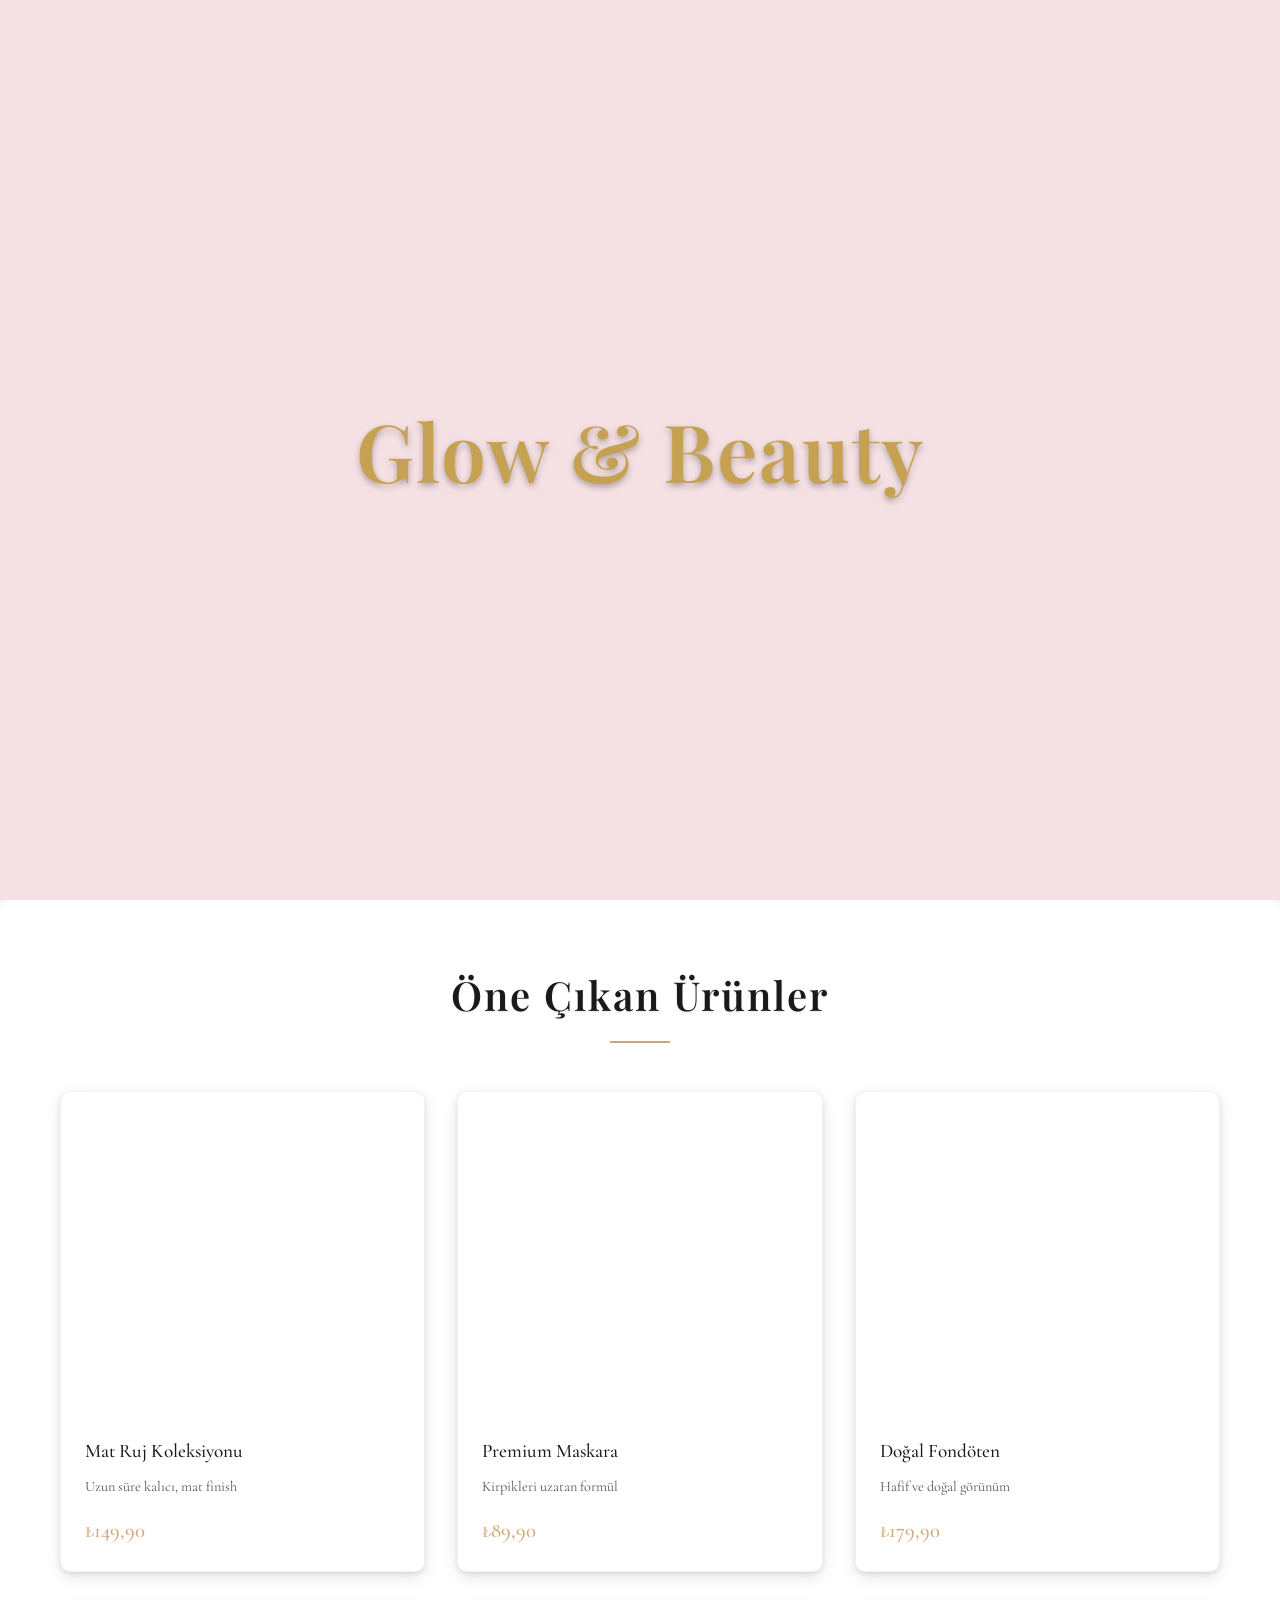
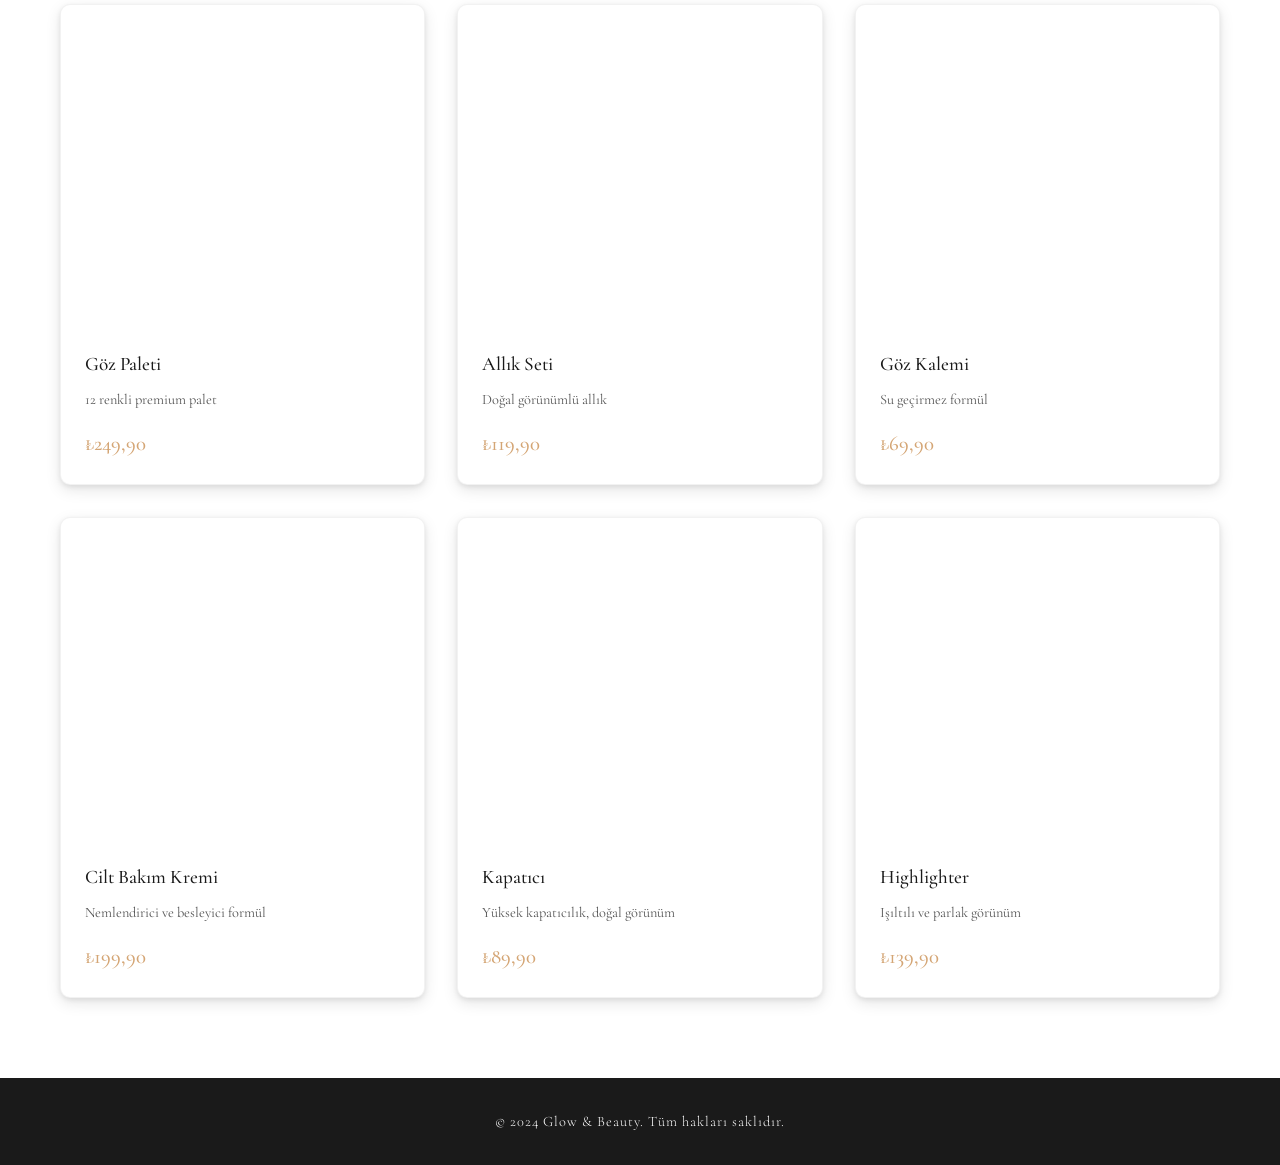
==== commit f52a4382: "Add files via upload" ====
--- a/index.html
+++ b/index.html
@@ -67,15 +67,15 @@
                         <button class="membership-icon" id="profileIcon">👩</button>
                         <div class="profile-dropdown" id="profileDropdown">
                             <div id="profileMenuNotLoggedIn" style="display: none;">
-                                <a href="uyelik.html" class="profile-menu-item">Giriş Yap</a>
+                                <a href="uyelik.html" class="profile-menu-item" data-tr="Giriş Yap" data-en="Login">Giriş Yap</a>
                             </div>
                             <div id="profileMenuLoggedIn" style="display: none;">
-                                <a href="#" class="profile-menu-item" onclick="showProfileModal('settings')">Profil Ayarları</a>
-                                <a href="#" class="profile-menu-item" onclick="showProfileModal('contact')">İletişim</a>
-                                <a href="#" class="profile-menu-item" onclick="showProfileModal('preferences')">Tercihler</a>
-                                <a href="#" class="profile-menu-item" onclick="showProfileModal('shipping')">Kargodaki Ürünler</a>
-                                <a href="#" class="profile-menu-item" onclick="showProfileModal('returns')">İade Ürünler</a>
-                                <a href="#" class="profile-menu-item" onclick="logout()">Çıkış Yap</a>
+                                <a href="#" class="profile-menu-item" onclick="showProfileModal('settings')" data-tr="Profil Ayarları" data-en="Profile Settings">Profil Ayarları</a>
+                                <a href="#" class="profile-menu-item" onclick="showProfileModal('contact')" data-tr="İletişim" data-en="Contact">İletişim</a>
+                                <a href="#" class="profile-menu-item" onclick="showProfileModal('preferences')" data-tr="Tercihler" data-en="Preferences">Tercihler</a>
+                                <a href="#" class="profile-menu-item" onclick="showProfileModal('shipping')" data-tr="Kargodaki Ürünler" data-en="Shipping Products">Kargodaki Ürünler</a>
+                                <a href="#" class="profile-menu-item" onclick="showProfileModal('returns')" data-tr="İade Ürünler" data-en="Returned Products">İade Ürünler</a>
+                                <a href="#" class="profile-menu-item" onclick="logout()" data-tr="Çıkış Yap" data-en="Logout">Çıkış Yap</a>
                             </div>
                         </div>
                     </div>
@@ -116,54 +116,96 @@
         <div class="container">
             <h2 class="section-title" data-tr="Öne Çıkan Ürünler" data-en="Featured Products">Öne Çıkan Ürünler</h2>
             <div class="product-grid">
-                <div class="product-card">
-                    <div class="product-image" style="background-image: url('https://picsum.photos/400/400?random=101'); background-size: cover; background-position: center;"></div>
-                    <div class="product-info">
-                        <h3 data-tr="Mat Ruj Koleksiyonu" data-en="Matte Lipstick Collection">Mat Ruj Koleksiyonu</h3>
-                        <p class="product-desc" data-tr="Uzun süre kalıcı, mat finish" data-en="Long-lasting, matte finish">Uzun süre kalıcı, mat finish</p>
-                        <span class="product-price">₺149,90</span>
-                    </div>
-                </div>
-                <div class="product-card">
-                    <div class="product-image" style="background-image: url('https://picsum.photos/400/400?random=102'); background-size: cover; background-position: center;"></div>
-                    <div class="product-info">
-                        <h3 data-tr="Premium Maskara" data-en="Premium Mascara">Premium Maskara</h3>
-                        <p class="product-desc" data-tr="Kirpikleri uzatan formül" data-en="Lash-lengthening formula">Kirpikleri uzatan formül</p>
-                        <span class="product-price">₺89,90</span>
-                    </div>
-                </div>
-                <div class="product-card">
-                    <div class="product-image" style="background-image: url('https://picsum.photos/400/400?random=103'); background-size: cover; background-position: center;"></div>
-                    <div class="product-info">
-                        <h3 data-tr="Doğal Fondöten" data-en="Natural Foundation">Doğal Fondöten</h3>
-                        <p class="product-desc" data-tr="Hafif ve doğal görünüm" data-en="Light and natural look">Hafif ve doğal görünüm</p>
-                        <span class="product-price">₺179,90</span>
-                    </div>
-                </div>
-                <div class="product-card">
-                    <div class="product-image" style="background-image: url('https://picsum.photos/400/400?random=104'); background-size: cover; background-position: center;"></div>
-                    <div class="product-info">
-                        <h3 data-tr="Göz Paleti" data-en="Eye Palette">Göz Paleti</h3>
-                        <p class="product-desc" data-tr="12 renkli premium palet" data-en="12-color premium palette">12 renkli premium palet</p>
-                        <span class="product-price">₺249,90</span>
-                    </div>
-                </div>
-                <div class="product-card">
-                    <div class="product-image" style="background-image: url('https://picsum.photos/400/400?random=105'); background-size: cover; background-position: center;"></div>
-                    <div class="product-info">
-                        <h3 data-tr="Allık Seti" data-en="Blush Set">Allık Seti</h3>
-                        <p class="product-desc" data-tr="Doğal görünümlü allık" data-en="Natural-looking blush">Doğal görünümlü allık</p>
-                        <span class="product-price">₺119,90</span>
-                    </div>
-                </div>
-                <div class="product-card">
-                    <div class="product-image" style="background-image: url('https://picsum.photos/400/400?random=106'); background-size: cover; background-position: center;"></div>
-                    <div class="product-info">
-                        <h3 data-tr="Göz Kalemi" data-en="Eyeliner">Göz Kalemi</h3>
-                        <p class="product-desc" data-tr="Su geçirmez formül" data-en="Waterproof formula">Su geçirmez formül</p>
-                        <span class="product-price">₺69,90</span>
-                    </div>
-                </div>
+                <a href="kategoriler.html?category=ruj" class="product-card-link">
+                    <div class="product-card">
+                        <div class="product-image" style="background-image: url('images/ruj-kirmizi.jpeg');"></div>
+                        <div class="product-info">
+                            <h3 data-tr="Mat Ruj Koleksiyonu" data-en="Matte Lipstick Collection">Mat Ruj Koleksiyonu</h3>
+                            <p class="product-desc" data-tr="Uzun süre kalıcı, mat finish" data-en="Long-lasting, matte finish">Uzun süre kalıcı, mat finish</p>
+                            <span class="product-price">₺149,90</span>
+                        </div>
+                    </div>
+                </a>
+                <a href="kategoriler.html?category=maskara" class="product-card-link">
+                    <div class="product-card">
+                        <div class="product-image" style="background-image: url('images/maskara-premium.png');"></div>
+                        <div class="product-info">
+                            <h3 data-tr="Premium Maskara" data-en="Premium Mascara">Premium Maskara</h3>
+                            <p class="product-desc" data-tr="Kirpikleri uzatan formül" data-en="Lash-lengthening formula">Kirpikleri uzatan formül</p>
+                            <span class="product-price">₺89,90</span>
+                        </div>
+                    </div>
+                </a>
+                <a href="kategoriler.html?category=fondoten" class="product-card-link">
+                    <div class="product-card">
+                        <div class="product-image" style="background-image: url('images/fondoten-dogal-acik.jpeg');"></div>
+                        <div class="product-info">
+                            <h3 data-tr="Doğal Fondöten" data-en="Natural Foundation">Doğal Fondöten</h3>
+                            <p class="product-desc" data-tr="Hafif ve doğal görünüm" data-en="Light and natural look">Hafif ve doğal görünüm</p>
+                            <span class="product-price">₺179,90</span>
+                        </div>
+                    </div>
+                </a>
+                <a href="kategoriler.html?category=palet" class="product-card-link">
+                    <div class="product-card">
+                        <div class="product-image" style="background-image: url('images/palet-12-renk.jpeg');"></div>
+                        <div class="product-info">
+                            <h3 data-tr="Göz Paleti" data-en="Eye Palette">Göz Paleti</h3>
+                            <p class="product-desc" data-tr="12 renkli premium palet" data-en="12-color premium palette">12 renkli premium palet</p>
+                            <span class="product-price">₺249,90</span>
+                        </div>
+                    </div>
+                </a>
+                <a href="kategoriler.html?category=allik" class="product-card-link">
+                    <div class="product-card">
+                        <div class="product-image" style="background-image: url('images/allik-pembe.png');"></div>
+                        <div class="product-info">
+                            <h3 data-tr="Allık Seti" data-en="Blush Set">Allık Seti</h3>
+                            <p class="product-desc" data-tr="Doğal görünümlü allık" data-en="Natural-looking blush">Doğal görünümlü allık</p>
+                            <span class="product-price">₺119,90</span>
+                        </div>
+                    </div>
+                </a>
+                <a href="kategoriler.html?category=goz" class="product-card-link">
+                    <div class="product-card">
+                        <div class="product-image" style="background-image: url('images/goz-kalemi-siyah.jpeg');"></div>
+                        <div class="product-info">
+                            <h3 data-tr="Göz Kalemi" data-en="Eyeliner">Göz Kalemi</h3>
+                            <p class="product-desc" data-tr="Su geçirmez formül" data-en="Waterproof formula">Su geçirmez formül</p>
+                            <span class="product-price">₺69,90</span>
+                        </div>
+                    </div>
+                </a>
+                <a href="kategoriler.html?category=bakim" class="product-card-link">
+                    <div class="product-card">
+                        <div class="product-image" style="background-image: url('images/cilt-bakim-kremi.jpeg');"></div>
+                        <div class="product-info">
+                            <h3 data-tr="Cilt Bakım Kremi" data-en="Facial Care Cream">Cilt Bakım Kremi</h3>
+                            <p class="product-desc" data-tr="Nemlendirici ve besleyici formül" data-en="Moisturizing and nourishing formula">Nemlendirici ve besleyici formül</p>
+                            <span class="product-price">₺199,90</span>
+                        </div>
+                    </div>
+                </a>
+                <a href="kategoriler.html?category=kapatıcı" class="product-card-link">
+                    <div class="product-card">
+                        <div class="product-image" style="background-image: url('images/kapatici-krem-acik.jpeg');"></div>
+                        <div class="product-info">
+                            <h3 data-tr="Kapatıcı" data-en="Concealer">Kapatıcı</h3>
+                            <p class="product-desc" data-tr="Yüksek kapatıcılık, doğal görünüm" data-en="High coverage, natural look">Yüksek kapatıcılık, doğal görünüm</p>
+                            <span class="product-price">₺89,90</span>
+                        </div>
+                    </div>
+                </a>
+                <a href="kategoriler.html?category=highlighter" class="product-card-link">
+                    <div class="product-card">
+                        <div class="product-image" style="background-image: url('images/highlighter-rose-gold.png');"></div>
+                        <div class="product-info">
+                            <h3 data-tr="Highlighter" data-en="Highlighter">Highlighter</h3>
+                            <p class="product-desc" data-tr="Işıltılı ve parlak görünüm" data-en="Shimmering and radiant look">Işıltılı ve parlak görünüm</p>
+                            <span class="product-price">₺139,90</span>
+                        </div>
+                    </div>
+                </a>
             </div>
         </div>
     </section>
--- a/style.css
+++ b/style.css
@@ -538,6 +538,12 @@
     margin-top: 3rem;
 }
 
+.product-card-link {
+    text-decoration: none;
+    color: inherit;
+    display: block;
+}
+
 .product-card {
     background: var(--white);
     border-radius: 10px;
@@ -545,16 +551,17 @@
     transition: all 0.3s ease;
     box-shadow: 0 5px 15px rgba(0, 0, 0, 0.1), 0 2px 5px rgba(0, 0, 0, 0.08);
     border: 1px solid rgba(0, 0, 0, 0.05);
-}
-
-.product-card:hover {
+    cursor: pointer;
+}
+
+.product-card-link:hover .product-card {
     transform: translateY(-5px);
     box-shadow: 0 10px 30px rgba(0, 0, 0, 0.2), 0 5px 10px rgba(0, 0, 0, 0.15);
     border-color: rgba(0, 0, 0, 0.1);
 }
 
 .product-image {
-    height: 300px;
+    height: 320px;
     background: linear-gradient(135deg, var(--secondary-color) 0%, var(--rose) 100%);
     position: relative;
     overflow: hidden;
